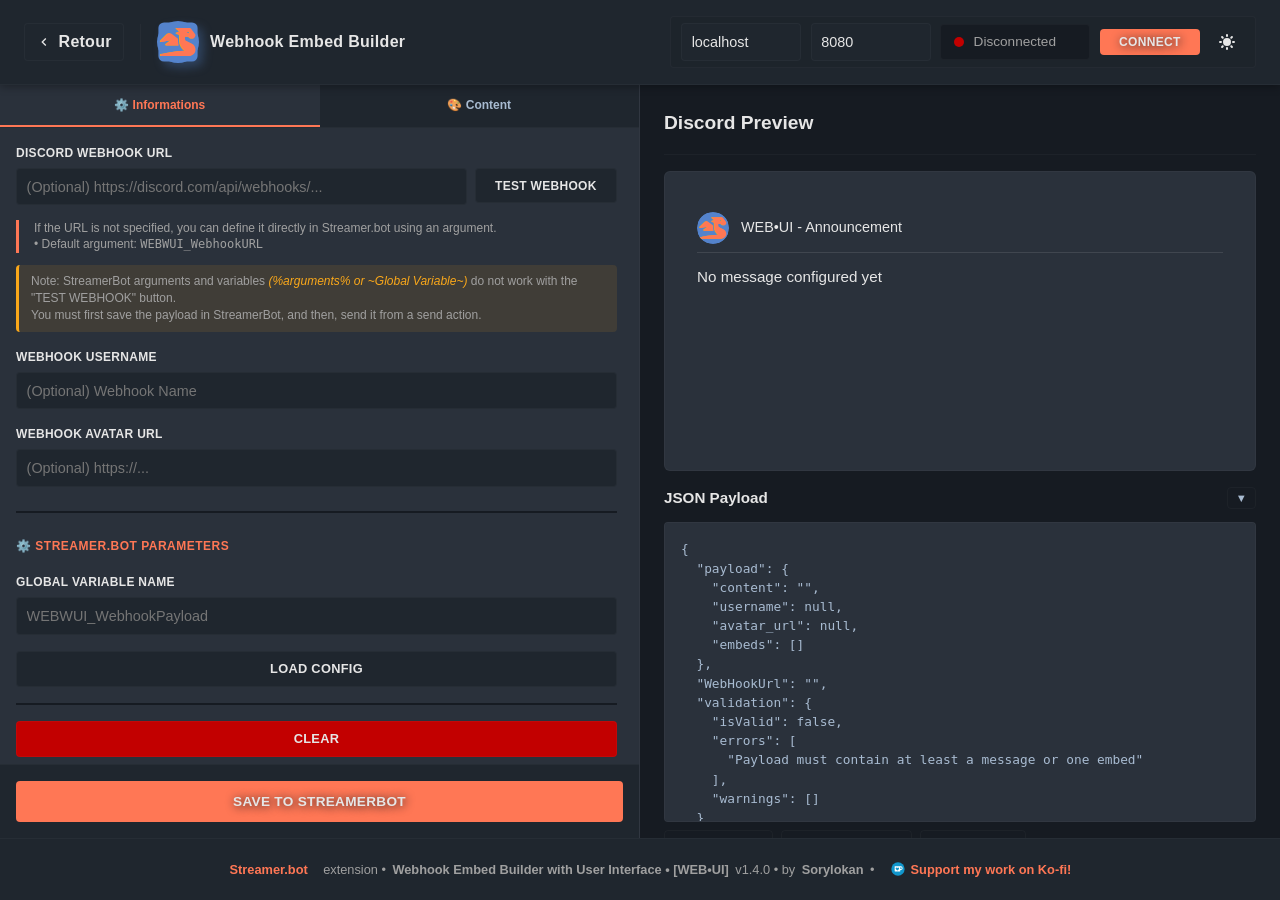
==== index.html @ 62eabddb "Add WEBWUI frontend and import scripts Introduce the new WEBWUI frontend and supporting import tools" ====
<!DOCTYPE html>
<html lang="fr">
<head>
    <meta charset="UTF-8">
    <meta name="viewport" content="width=device-width, initial-scale=1.0">
    <title>Webhook Embed Builder with User Interface • [WEB•UI]</title>
    <link rel="stylesheet" href="styles.css">
</head>
<body>
    <div class="container">
        <!-- Header -->
        <header class="header">
            <div class="header-left">
                <a href="https://sorylokan.github.io/?p=content/streamerbot/extensions/webhook-embed-builder" class="back-button" title="Return to Extension Page">
                    <svg width="16" height="16" viewBox="0 0 24 24" fill="currentColor">
                        <path d="M15.41 7.41L14 6l-6 6 6 6 1.41-1.41L10.83 12z"/>
                    </svg>
                    <span>Retour</span>
                </a>
                <div class="header-separator"></div>
                <div class="logo">
                    <img src="WEBWUI_Icon.svg" alt="Logo">
                    <span>Webhook Embed Builder</span>
                </div>
            </div>
            <div class="header-actions header-connection">
                <input id="wsAddress" class="header-input" type="text" placeholder="ws host" value="localhost">
                <input id="wsPort" class="header-input" type="number" placeholder="port" value="8080">
                <div class="connection-status">
                    <span id="wsStatus" class="status-dot offline"></span>
                    <span id="wsStatusText">Disconnected</span>
                </div>
                <button id="connectBtn" class="btn btn-primary btn-sm">Connect</button>
                <button id="theme-toggle" class="btn btn-icon" title="Toggle theme">
                    <svg id="theme-toggle-dark-icon" class="theme-icon" width="20" height="20" fill="currentColor" viewBox="0 0 20 20">
                        <path d="M17.293 13.293A8 8 0 016.707 2.707a8.001 8.001 0 1010.586 10.586z"></path>
                    </svg>
                    <svg id="theme-toggle-light-icon" class="theme-icon hidden" width="20" height="20" fill="currentColor" viewBox="0 0 20 20">
                        <path d="M10 2a1 1 0 011 1v1a1 1 0 11-2 0V3a1 1 0 011-1zm4 8a4 4 0 11-8 0 4 4 0 018 0zm-.464 4.95l.707.707a1 1 0 001.414-1.414l-.707-.707a1 1 0 00-1.414 1.414zm2.12-10.607a1 1 0 010 1.414l-.706.707a1 1 0 11-1.414-1.414l.707-.707a1 1 0 011.414 0zM17 11a1 1 0 100-2h-1a1 1 0 100 2h1zm-7 4a1 1 0 011 1v1a1 1 0 11-2 0v-1a1 1 0 011-1zM5.05 6.464A1 1 0 106.465 5.05l-.708-.707a1 1 0 00-1.414 1.414l.707.707zm1.414 8.486l-.707.707a1 1 0 01-1.414-1.414l.707-.707a1 1 0 011.414 1.414zM4 11a1 1 0 100-2H3a1 1 0 000 2h1z" fill-rule="evenodd" clip-rule="evenodd"></path>
                    </svg>
                </button>
            </div>
            <div id="notification" class="notification hidden"></div>
        </header>

        <div class="main-container">
            <!-- Left Panel: Form with Tabs -->
            <aside class="left-panel">
                <!-- Tab Navigation -->
                <div class="tabs">
                    <button class="tab-btn active" data-tab="info">⚙️ Informations</button>
                    <button class="tab-btn" data-tab="content">🎨 Content</button>
                </div>

                <!-- Tab Content -->
                <div class="tabs-content">
                    <!-- Informations Tab -->
                    <div class="tab-content active" id="info" data-content="info">
                        <div class="tab-section">
                            <div class="form-group">
                                <label for="webhookUrl">Discord Webhook URL</label>
                                <div class="webhook-url-row">
                                    <input type="text" id="webhookUrl" placeholder="(Optional) https://discord.com/api/webhooks/..." class="webhook-url-input">
                                    <button id="testWebhookBtn" class="btn btn-secondary webhook-test-btn" disabled title="Enter a Discord Webhook URL to test">Test Webhook</button>
                                </div>
                                <div class="webhook-notes">
                                    <small class="webhook-url-note">If the URL is not specified, you can define it directly in Streamer.bot using an argument.<br/> • Default argument: <code>WEBWUI_WebhookURL</code></small>
                                    <small class="webhook-test-note">Note: StreamerBot arguments and variables <i>(%arguments% or ~Global Variable~)</i> do not work with the "TEST WEBHOOK" button. <br/> You must first save the payload in StreamerBot, and then, send it from a send action.</small>
                                </div>
                            </div>
                            <div class="form-group">
                                <label for="webhookUsername">Webhook Username</label>
                                <input type="text" id="webhookUsername" placeholder="(Optional) Webhook Name" maxlength="80">
                            </div>
                            <div class="form-group">
                                <label for="webhookAvatarUrl">Webhook Avatar URL</label>
                                <input type="text" id="webhookAvatarUrl" placeholder="(Optional) https://...">
                            </div>
                            <div class="divider"></div>
                            <div class="form-group">
                                <small style="color: var(--primary); display: block; margin-bottom: 12px; font-size: 12px; text-transform: uppercase; font-weight: 700; letter-spacing: 0.5px;">⚙️ Streamer.bot Parameters</small>
                                <label for="globalVarName">Global Variable Name</label>
                                <input type="text" id="globalVarName" placeholder="WEBWUI_WebhookPayload" >
                            </div>
                            <div class="button-group">
                                <div class="button-row">
                                    <button id="loadVarBtn" class="btn btn-secondary">Load Config</button>
                                </div>
                                <div class="divider"></div>
                                <button id="clearBtn" class="btn btn-outline btn-danger save-text btn-full">Clear</button>
                            </div>
                        </div>
                    </div>

                    <!-- Content Tab -->
                    <div class="tab-content" id="content" data-content="content">
                        <div class="tab-section">
                            <div class="form-group">
                                <label for="msgContent">Message Content</label>
                                <textarea id="msgContent" placeholder="Your message text..." rows="6" maxlength="2000"></textarea>
                            </div>
                            <div class="divider"></div>
                            <button id="addEmbedBtn" class="btn btn-secondary btn-full">+ Add Embed</button>
                            <div id="embedsContainer" class="embeds-container"></div>
                        </div>
                    </div>
                </div>

                <!-- Main Action Button -->
                <div class="save-section">
                    <button id="saveToStreamerBtn" class="btn btn-primary btn-large save-text btn-full">
                        Save to StreamerBot
                    </button>
                </div>
            </aside>

            <!-- Right Panel: Preview -->
            <main class="right-panel">
                <div class="preview-header">
                    <h2>Discord Preview</h2>
                </div>

                <div class="preview-container">
                    <div id="previewMessage" class="discord-message">
                        <div class="preview-placeholder">Your message will appear here</div>
                    </div>
                </div>

                <!-- JSON Viewer -->
                <div class="json-section">
                    <div class="json-header">
                        <h3>JSON Payload</h3>
                        <button id="jsonCollapseBtn" class="btn btn-outline btn-sm">▼</button>
                    </div>
                    <div id="jsonContent" class="json-content">
                        <div class="json-viewer">
                            <pre id="jsonViewer">{}</pre>
                        </div>
                        <div class="json-actions">
                            <button id="exportJsonBtn" class="btn btn-outline">📤 Export</button>
                            <button id="copyJsonBtn" class="btn btn-outline" title="Click to copy formatted JSON, Ctrl+Click for minified JSON">📋 Copy JSON</button>
                            <button id="importJsonBtn" class="btn btn-outline">📥 Import</button>
                        </div>
                    </div>
                </div>
            </main>
        </div>

        <!-- Modals Container (modular) -->
        <div id="modals-container"></div>

        <!-- Footer -->
        <footer class="footer">
            <p><a href="https://streamer.bot" class="external-link footer-link"><img width="16" height="16" src="https://streamer.bot/favicon.ico" class="footer-icon" /> Streamer.bot</a> extension • <b>Webhook Embed Builder with User Interface • [WEB•UI]</b> v1.4.0 • by <b>Sorylokan</b> • <a href="https://ko-fi.com/sorylokan" class="external-link footer-link">
                <svg width="16" height="16" viewBox="0 0 48 48" fill="none" class="footer-icon">
                    <circle cx="24" cy="24" r="20" fill="#1196cc"/>
                    <path fill-rule="evenodd" clip-rule="evenodd" d="M32.531 16H15.262c-.697 0-1.262.565-1.262 1.262v11.643a2.524 2.524 0 0 0 2.524 2.524h11.918a2.524 2.524 0 0 0 2.523-2.524v-1.646h1.566A5.47 5.47 0 0 0 38 21.79v-.321A5.47 5.47 0 0 0 32.531 16m-1.565 8.34v-5.421h1.427a2.71 2.71 0 1 1 0 5.42zm-6.051-4.911q-2.187 0-2.772 1.71-.585-1.71-2.772-1.71c-2.187 0-2.998 2.72-1.852 4.5q1.147 1.779 4.624 4.5 3.478-2.721 4.623-4.5c1.147-1.78.336-4.5-1.851-4.5" fill="#fff"/>
                </svg>
                Support my work on Ko-fi!
            </a></p>
        </footer>
    </div>

    <!-- Modal pour liens externes -->
    <div id="popup-container" class="popup-container hidden">
        <div class="popup" role="dialog" aria-modal="true" tabindex="-1">
            <h2>Ouvrir le lien ?</h2>
            <p class="popup-url"></p>
            <div class="popup-buttons">
                <button class="btn-cancel" id="cancel">Annuler</button>
                <button class="btn-same-tab" id="same-tab">Cet onglet</button>
                <button class="btn-new-tab" id="new-tab">Nouvel onglet</button>
            </div>
        </div>
    </div>

    <!-- Load modules and initialize -->
    <script type="module" src="app-modular.js"></script>
</body>
</html>
---- styles.css ----
/* Webhook Embed Builder - Modular Styles */
@import url('./css/tokens.css');
@import url('./css/base.css');
@import url('./css/layout.css');
@import url('./css/buttons.css');
@import url('./css/forms.css');
@import url('./css/tabs.css');
@import url('./css/panels.css');
@import url('./css/modals.css');
@import url('./css/utilities.css');
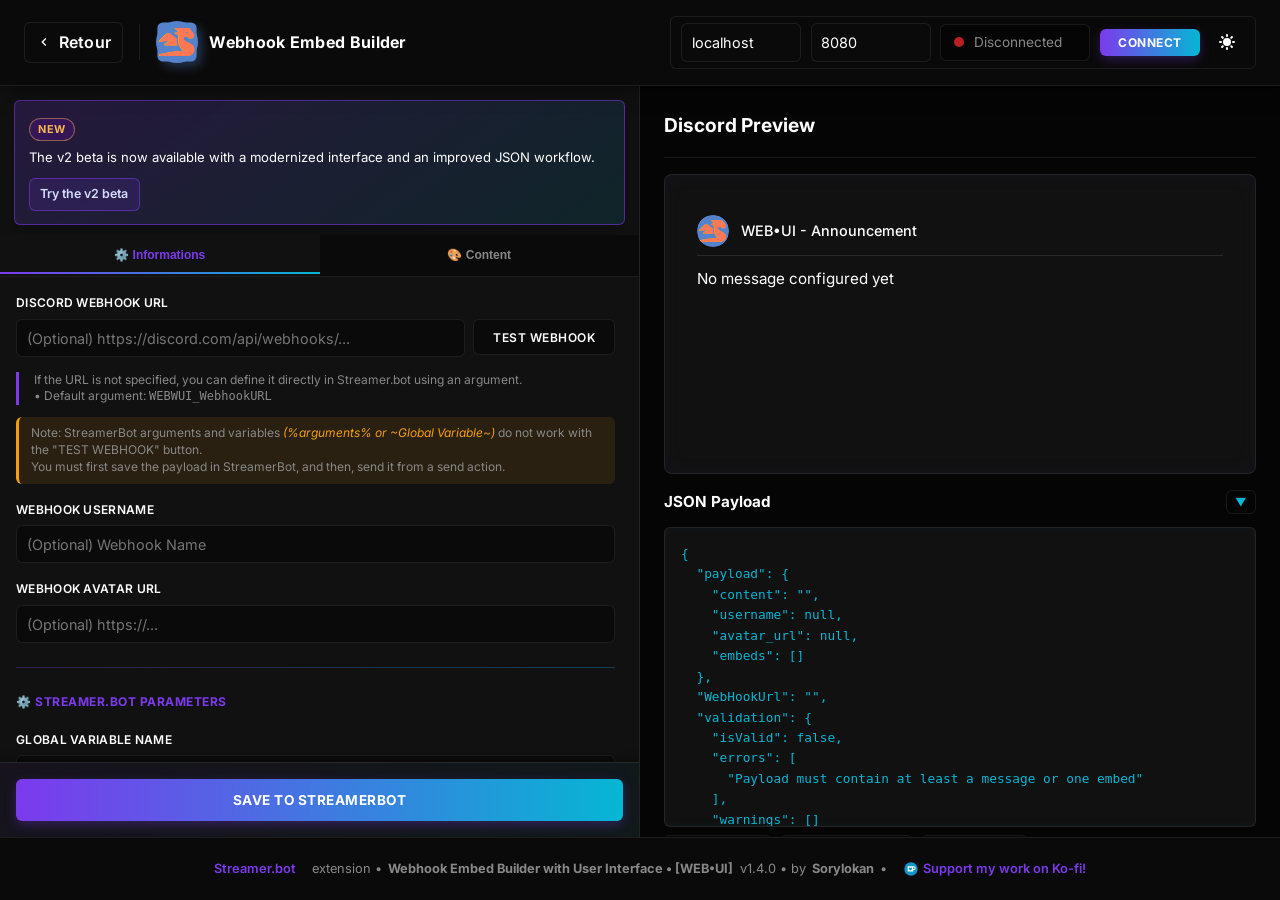
==== commit 762f6b95: "v2: UI, spoilers, websocket & payload changes Add UI callout in v1 and an info box in v2, plus new C" ====
--- a/index.html
+++ b/index.html
@@ -46,6 +46,14 @@
         <div class="main-container">
             <!-- Left Panel: Form with Tabs -->
             <aside class="left-panel">
+                <section class="v2-callout" aria-label="v2 beta announcement">
+                    <div class="v2-callout-badge">New</div>
+                    <p>
+                        The v2 beta is now available with a modernized interface and an improved JSON workflow.
+                    </p>
+                    <a href="v2/" class="v2-callout-link">Try the v2 beta</a>
+                </section>
+
                 <!-- Tab Navigation -->
                 <div class="tabs">
                     <button class="tab-btn active" data-tab="info">⚙️ Informations</button>
